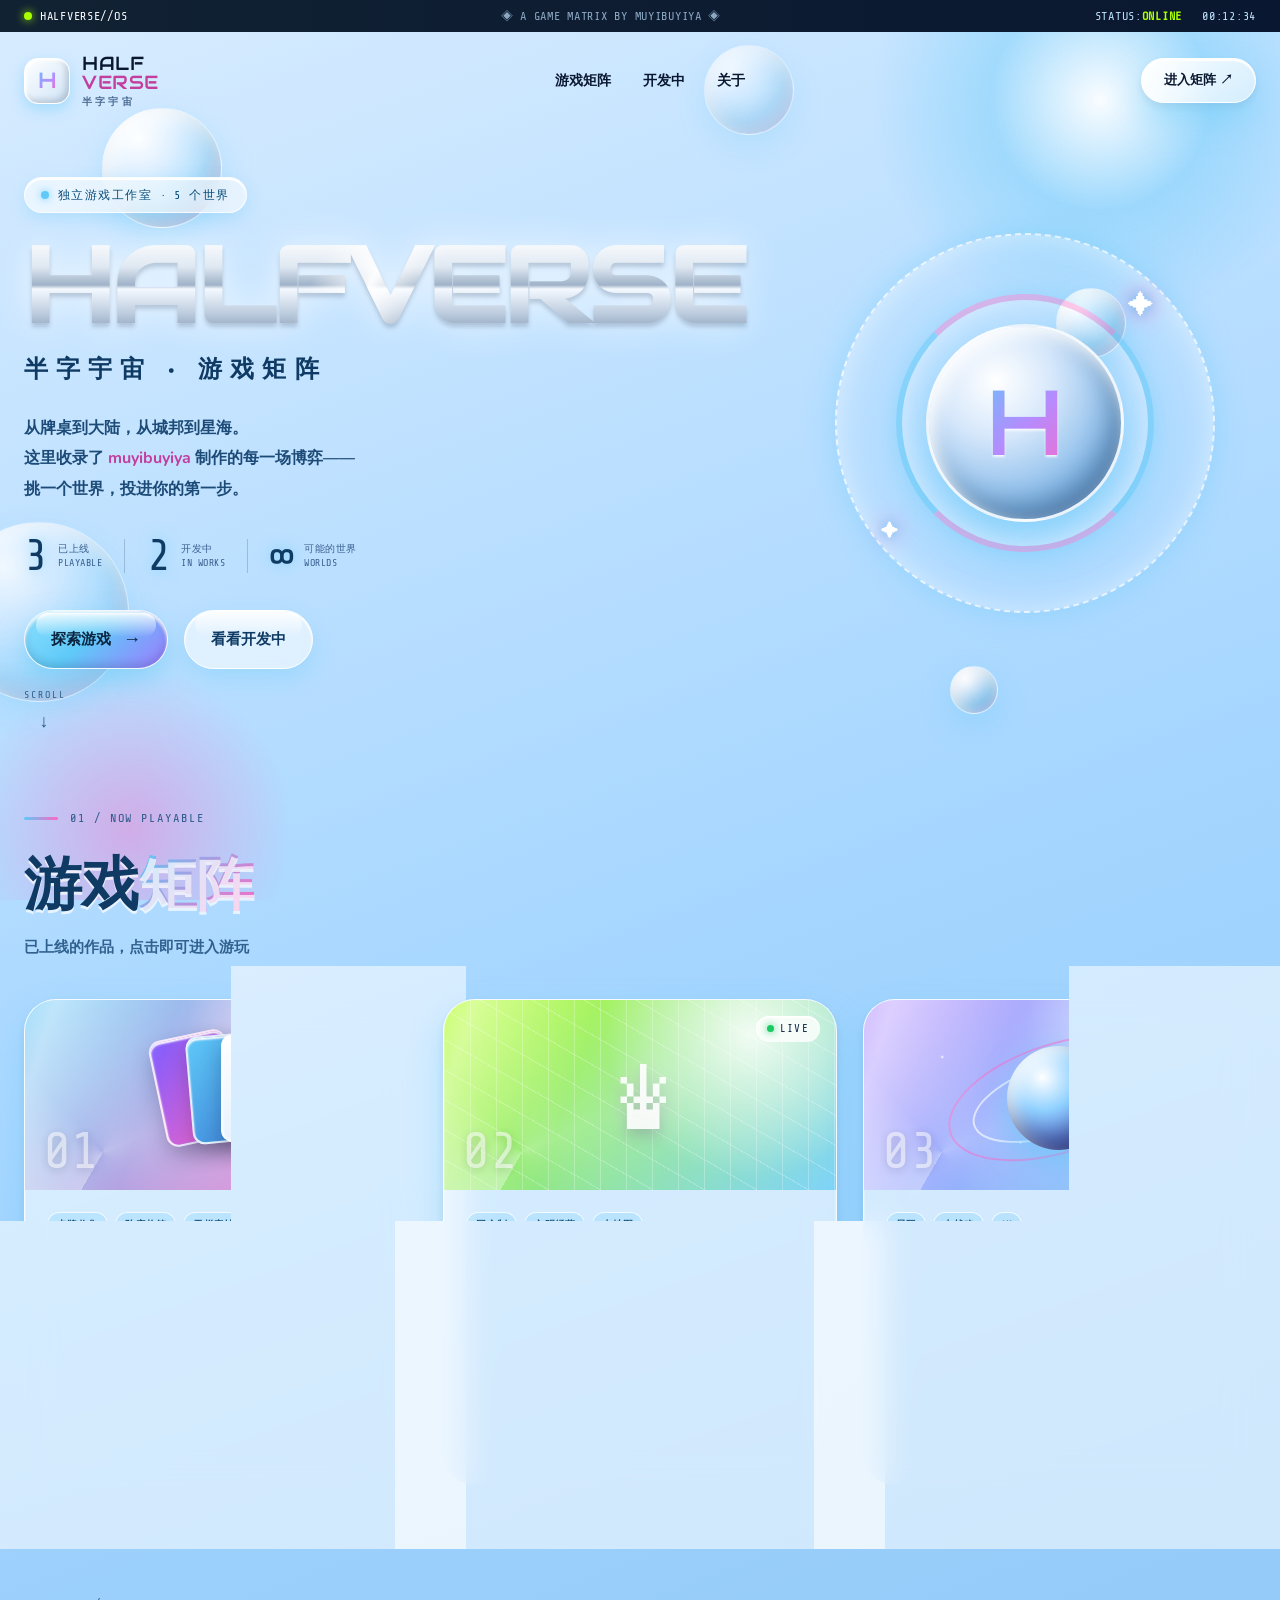
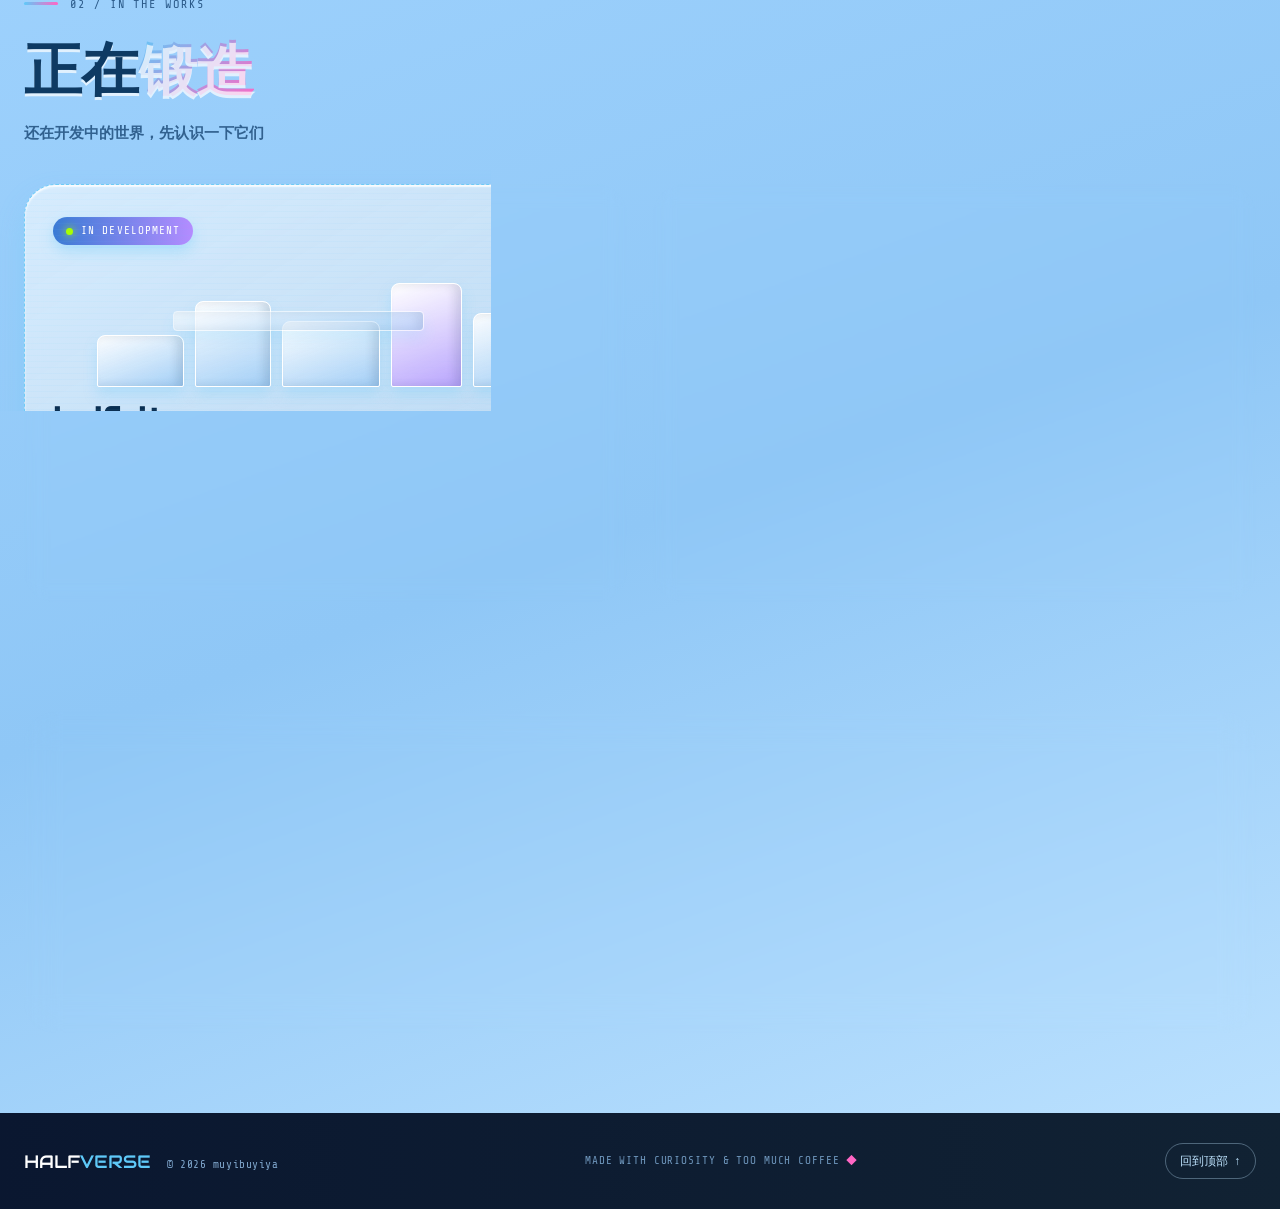
==== index.html @ 27772d48 "feat: HALFVERSE Y2K game portal (initial)" ====
<!DOCTYPE html>
<html lang="zh-CN">
<head>
<meta charset="UTF-8">
<meta name="viewport" content="width=device-width, initial-scale=1.0">
<meta name="description" content="半字宇宙 HALFVERSE — 由 muyibuyiya 制作的游戏矩阵。开GO包、半壁江山、半影群星现已上线，halfcity、halfhoi 开发中。">
<meta name="theme-color" content="#a3d5ff">
<title>HALFVERSE · 半字宇宙 — 游戏矩阵</title>
<link rel="preconnect" href="https://fonts.googleapis.com">
<link rel="preconnect" href="https://fonts.gstatic.com" crossorigin>
<link href="https://fonts.googleapis.com/css2?family=Audiowide&family=Chakra+Petch:wght@500;600;700&family=Nunito:wght@400;600;700;800;900&family=Share+Tech+Mono&display=swap" rel="stylesheet">
<link rel="stylesheet" href="styles.css">
</head>
<body>

<!-- 背景层：漂浮气泡 + 镜头光晕 + 网格 -->
<div class="backdrop" aria-hidden="true">
  <div class="grid-floor"></div>
  <div class="orb orb-1"></div>
  <div class="orb orb-2"></div>
  <div class="orb orb-3"></div>
  <div class="orb orb-4"></div>
  <div class="orb orb-5"></div>
  <div class="lens-flare lens-flare-a"></div>
  <div class="lens-flare lens-flare-b"></div>
</div>

<!-- 系统状态条 -->
<div class="sysbar" aria-hidden="true">
  <div class="sysbar-inner">
    <span class="sysbar-brand"><span class="sys-led"></span>HALFVERSE//OS</span>
    <span class="sysbar-mid">◈ A GAME MATRIX BY MUYIBUYIYA ◈</span>
    <span class="sysbar-right">STATUS:<b>ONLINE</b> &nbsp; <span id="sysclock">00:00:00</span></span>
  </div>
</div>

<!-- 导航 -->
<header class="topnav">
  <a class="logo" href="#top">
    <span class="logo-mark" aria-hidden="true">
      <span class="logo-glyph">H</span>
    </span>
    <span class="logo-text">HALF<span class="logo-accent">VERSE</span><small>半字宇宙</small></span>
  </a>
  <nav class="nav-links" aria-label="主导航">
    <a href="#games">游戏矩阵</a>
    <a href="#pipeline">开发中</a>
    <a href="#about">关于</a>
  </nav>
  <a class="nav-cta" href="#games">进入矩阵 <span aria-hidden="true">↗</span></a>
</header>

<main id="top">

  <!-- HERO -->
  <section class="hero">
    <div class="hero-content">
      <div class="hero-badge"><span class="badge-dot"></span> 独立游戏工作室 · 5 个世界</div>

      <h1 class="hero-title">
        <span class="chrome-line" data-text="HALFVERSE">HALFVERSE</span>
        <span class="hero-cn">半字宇宙 · 游戏矩阵</span>
      </h1>

      <p class="hero-desc">
        从牌桌到大陆，从城邦到星海。<br>
        这里收录了 <strong>muyibuyiya</strong> 制作的每一场博弈——<br class="only-desktop">
        挑一个世界，投进你的第一步。
      </p>

      <div class="hero-stats">
        <div class="stat">
          <span class="stat-num" data-count="3">3</span>
          <span class="stat-label">已上线<br>PLAYABLE</span>
        </div>
        <div class="stat-sep"></div>
        <div class="stat">
          <span class="stat-num" data-count="2">2</span>
          <span class="stat-label">开发中<br>IN WORKS</span>
        </div>
        <div class="stat-sep"></div>
        <div class="stat">
          <span class="stat-num">∞</span>
          <span class="stat-label">可能的世界<br>WORLDS</span>
        </div>
      </div>

      <div class="hero-actions">
        <a class="jelly-btn jelly-primary" href="#games">
          <span class="btn-gloss"></span>
          <span class="btn-label">探索游戏</span>
          <span class="btn-arrow" aria-hidden="true">→</span>
        </a>
        <a class="jelly-btn jelly-ghost" href="#pipeline">
          <span class="btn-gloss"></span>
          <span class="btn-label">看看开发中</span>
        </a>
      </div>
    </div>

    <div class="hero-emblem" aria-hidden="true">
      <div class="emblem-ring ring-outer"></div>
      <div class="emblem-ring ring-mid"></div>
      <div class="emblem-core">
        <span>H</span>
      </div>
      <div class="emblem-spark spark-1">✦</div>
      <div class="emblem-spark spark-2">✦</div>
    </div>

    <a class="scroll-cue" href="#games" aria-label="向下滚动">
      <span>SCROLL</span>
      <span class="scroll-arrow" aria-hidden="true">↓</span>
    </a>
  </section>

  <!-- 游戏矩阵 -->
  <section class="section" id="games">
    <div class="section-head">
      <div class="section-kicker"><span class="kicker-line"></span> 01 / NOW PLAYABLE</div>
      <h2 class="section-title">游戏<span>矩阵</span></h2>
      <p class="section-sub">已上线的作品，点击即可进入游玩</p>
    </div>

    <div class="game-grid">

      <!-- 开GO包 -->
      <article class="game-card" style="--card-a:#5fc9f8; --card-b:#ff66c4;">
        <div class="card-visual visual-cards" aria-hidden="true">
          <div class="viz-card viz-card-back"></div>
          <div class="viz-card viz-card-mid"></div>
          <div class="viz-card viz-card-front">
            <span class="viz-card-suit">CS</span>
            <span class="viz-card-star">★</span>
          </div>
          <span class="card-index">01</span>
          <span class="card-status"><span class="dot-live"></span> LIVE</span>
        </div>
        <div class="card-body">
          <div class="card-tags">
            <span class="tag">卡牌收集</span><span class="tag">阵容构筑</span><span class="tag">天梯竞技</span>
          </div>
          <h3 class="card-title">开GO包<small>CS CARDS</small></h3>
          <p class="card-desc">CS 主题卡牌开包组队。开出选手与教练卡，编成 5+1 首发阵容，靠位置覆盖与默契拉满战力。天梯、Major、换卡、好友对战，把对电竞的热爱装进卡组。</p>
          <div class="card-foot">
            <span class="card-domain">cscards.cn</span>
            <a class="play-btn" href="https://cscards.cn" target="_blank" rel="noopener noreferrer">
              进入游玩 <span aria-hidden="true">↗</span>
            </a>
          </div>
        </div>
      </article>

      <!-- 半壁江山 -->
      <article class="game-card" style="--card-a:#a8ff00; --card-b:#5fc9f8;">
        <div class="card-visual visual-civ" aria-hidden="true">
          <div class="viz-hex-grid"></div>
          <div class="viz-crown">♛</div>
          <span class="card-index">02</span>
          <span class="card-status"><span class="dot-live"></span> LIVE</span>
        </div>
        <div class="card-body">
          <div class="card-tags">
            <span class="tag">回合制</span><span class="tag">文明经营</span><span class="tag">大地图</span>
          </div>
          <h3 class="card-title">半壁江山<small>HALFCIV</small></h3>
          <p class="card-desc">24 个文明、7 种世界，从一座城起步。科技、文化、宗教、统治、外交、分数——六条胜利路线任你谋划。Civ5 / Civ6 双规则模式，一局就是一部文明史诗。</p>
          <div class="card-foot">
            <span class="card-domain">halfciv.online</span>
            <a class="play-btn" href="https://halfciv.online" target="_blank" rel="noopener noreferrer">
              进入游玩 <span aria-hidden="true">↗</span>
            </a>
          </div>
        </div>
      </article>

      <!-- 半影群星 -->
      <article class="game-card" style="--card-a:#b48cff; --card-b:#5fc9f8;">
        <div class="card-visual visual-stars" aria-hidden="true">
          <div class="viz-orbit orbit-1"></div>
          <div class="viz-orbit orbit-2"></div>
          <div class="viz-planet"></div>
          <div class="viz-starfield"></div>
          <span class="card-index">03</span>
          <span class="card-status"><span class="dot-live"></span> LIVE</span>
        </div>
        <div class="card-body">
          <div class="card-tags">
            <span class="tag">星际</span><span class="tag">大战略</span><span class="tag">4X</span>
          </div>
          <h3 class="card-title">半影群星<small>HALFSTAR</small></h3>
          <p class="card-desc">把「半」字宇宙从地表推向星海。以星际为舞台的大战略作品——银河的棋盘已经摆好，文明的下一篇章由你书写。</p>
          <div class="card-foot">
            <span class="card-domain">muyibuyiya.github.io/Halfstar</span>
            <a class="play-btn" href="https://muyibuyiya.github.io/Halfstar/" target="_blank" rel="noopener noreferrer">
              进入游玩 <span aria-hidden="true">↗</span>
            </a>
          </div>
        </div>
      </article>

    </div>
  </section>

  <!-- 开发中 -->
  <section class="section section-pipeline" id="pipeline">
    <div class="section-head">
      <div class="section-kicker"><span class="kicker-line"></span> 02 / IN THE WORKS</div>
      <h2 class="section-title">正在<span>锻造</span></h2>
      <p class="section-sub">还在开发中的世界，先认识一下它们</p>
    </div>

    <div class="pipeline-grid">

      <article class="wip-card">
        <div class="wip-scanline" aria-hidden="true"></div>
        <div class="wip-top">
          <span class="wip-badge"><span class="wip-pulse"></span> IN DEVELOPMENT</span>
          <span class="wip-num">04</span>
        </div>
        <div class="wip-icon" aria-hidden="true">
          <div class="city-block b1"></div><div class="city-block b2"></div>
          <div class="city-block b3"></div><div class="city-block b4"></div>
          <div class="city-block b5"></div><div class="city-block b6"></div>
        </div>
        <h3 class="wip-title">halfcity</h3>
        <p class="wip-zh">城市模拟</p>
        <p class="wip-desc">从一张白纸到万家灯火。规划、建造、经营——一座属于你的城市正在生长。</p>
        <div class="progress-wrap">
          <div class="progress-label"><span>BUILD PROGRESS</span><span>WIP</span></div>
          <div class="progress-track"><div class="progress-fill"></div></div>
        </div>
      </article>

      <article class="wip-card">
        <div class="wip-scanline" aria-hidden="true"></div>
        <div class="wip-top">
          <span class="wip-badge"><span class="wip-pulse"></span> IN DEVELOPMENT</span>
          <span class="wip-num">05</span>
        </div>
        <div class="wip-icon wip-icon-hoi" aria-hidden="true">
          <div class="hoi-grid"></div>
          <div class="hoi-arrow a1">➤</div>
          <div class="hoi-arrow a2">➤</div>
          <div class="hoi-arrow a3">➤</div>
          <div class="hoi-star">★</div>
        </div>
        <h3 class="wip-title">halfhoi</h3>
        <p class="wip-zh">类钢铁雄心 · 战略模拟</p>
        <p class="wip-desc">把历史的洪流握在手中。工业、外交、战线——一场写给策略玩家的宏大战争推演。</p>
        <div class="progress-wrap">
          <div class="progress-label"><span>BUILD PROGRESS</span><span>WIP</span></div>
          <div class="progress-track"><div class="progress-fill"></div></div>
        </div>
      </article>

    </div>
  </section>

  <!-- 关于 -->
  <section class="about" id="about">
    <div class="about-glass">
      <div class="about-emblem" aria-hidden="true">H<span>V</span></div>
      <div class="about-copy">
        <div class="section-kicker"><span class="kicker-line"></span> 03 / ABOUT</div>
        <h2 class="about-title">一个关于「半」的宇宙</h2>
        <p>你好，我是 <strong>muyibuyiya</strong>。这些游戏都出自一人之手——从卡牌到文明，从城市到星海，它们是我在不同尺度上对「策略」这件事的探索。</p>
        <p>「半」是未完成，也是留白：每一次开局，都只走完了故事的一半，另一半由你来决定。</p>
        <div class="about-links">
          <a href="https://github.com/muyibuyiya" target="_blank" rel="noopener noreferrer">GitHub 主页 <span aria-hidden="true">↗</span></a>
          <a href="#games">返回游戏矩阵 <span aria-hidden="true">↑</span></a>
        </div>
      </div>
    </div>
  </section>

</main>

<!-- 页脚 -->
<footer class="footer">
  <div class="footer-inner">
    <div class="footer-brand">HALF<span>VERSE</span> <small>© 2026 muyibuyiya</small></div>
    <div class="footer-note">MADE WITH CURIOSITY &amp; TOO MUCH COFFEE <span class="footer-heart">◆</span></div>
    <a class="backtop" href="#top">回到顶部 ↑</a>
  </div>
</footer>

<script src="script.js"></script>
</body>
</html>
---- styles.css ----
/* ============================================================
   HALFVERSE — Y2K / Frutiger Aero Retrofuturism
   Recipe palette + tokens (from web-design-engineer style recipe)
   ground #A3D5FF / chrome #E0E4EA · glass cyan→magenta
   chrome #C4C9D2→#F2F4F8 · acid #A8FF00 · ink #000/#FFF
   ============================================================ */
:root{
  --ground:#a3d5ff;
  --ground-2:#c9e6ff;
  --silver:#e0e4ea;
  --cyan:#5fc9f8;
  --magenta:#ff66c4;
  --violet:#b48cff;
  --acid:#a8ff00;
  --ink:#0a1730;
  --white:#ffffff;
  --glass-bg:rgba(255,255,255,.55);
  --glass-line:rgba(255,255,255,.75);
  --glass-shadow:0 16px 32px rgba(95,201,248,.35), 0 4px 10px rgba(10,23,48,.08);

  --r-sm:16px;
  --r-md:24px;
  --r-lg:32px;
  --r-pill:9999px;

  --spring:cubic-bezier(.34,1.56,.64,1);
  --ease:cubic-bezier(.22,1,.36,1);

  --font-display:'Audiowide', 'Chakra Petch', sans-serif;
  --font-body:'Nunito','Microsoft YaHei','PingFang SC',sans-serif;
  --font-mono:'Share Tech Mono',monospace;
}

*,*::before,*::after{box-sizing:border-box;margin:0;padding:0;}
html{scroll-behavior:smooth;}
body{
  font-family:var(--font-body);
  color:var(--ink);
  background:linear-gradient(160deg,#d8ecff 0%,var(--ground) 38%,#8fc7f6 72%,#bfe3ff 100%);
  min-height:100vh;
  overflow-x:hidden;
  line-height:1.5;
  text-wrap:pretty;
}
a{color:inherit;text-decoration:none;}
img{max-width:100%;display:block;}
::selection{background:var(--magenta);color:#fff;}

/* ---------- 背景层 ---------- */
.backdrop{position:fixed;inset:0;z-index:0;pointer-events:none;overflow:hidden;}
.grid-floor{
  position:absolute;left:-20%;right:-20%;bottom:-30%;height:90%;
  background-image:linear-gradient(rgba(255,255,255,.35) 1px,transparent 1px),
                   linear-gradient(90deg,rgba(255,255,255,.35) 1px,transparent 1px);
  background-size:64px 64px;
  transform:perspective(420px) rotateX(62deg);
  transform-origin:bottom center;
  mask-image:linear-gradient(transparent,rgba(0,0,0,.55));
  -webkit-mask-image:linear-gradient(transparent,rgba(0,0,0,.55));
  opacity:.7;
}
.orb{
  position:absolute;border-radius:50%;
  background:radial-gradient(circle at 30% 25%,rgba(255,255,255,.95),rgba(255,255,255,.35) 28%,rgba(95,201,248,.28) 60%,rgba(255,102,196,.22) 100%);
  box-shadow:inset -8px -12px 24px rgba(10,23,48,.12),inset 8px 10px 20px rgba(255,255,255,.9),0 12px 30px rgba(95,201,248,.28);
  border:1px solid rgba(255,255,255,.6);
  animation:float 14s ease-in-out infinite;
}
.orb-1{width:120px;height:120px;top:12%;left:8%;animation-delay:0s;}
.orb-2{width:70px;height:70px;top:32%;right:12%;animation-delay:-3s;}
.orb-3{width:180px;height:180px;top:58%;left:-4%;animation-delay:-6s;opacity:.8;}
.orb-4{width:48px;height:48px;top:74%;right:22%;animation-delay:-9s;}
.orb-5{width:90px;height:90px;top:5%;right:38%;animation-delay:-11s;opacity:.7;}
@keyframes float{0%,100%{transform:translateY(0) translateX(0)}33%{transform:translateY(-26px) translateX(10px)}66%{transform:translateY(14px) translateX(-12px)}}
.lens-flare{position:absolute;border-radius:50%;mix-blend-mode:screen;}
.lens-flare-a{width:520px;height:520px;top:-160px;right:-80px;background:radial-gradient(circle,rgba(255,255,255,.9),rgba(95,201,248,.35) 30%,transparent 62%);animation:pulseGlow 7s ease-in-out infinite;}
.lens-flare-b{width:380px;height:380px;bottom:-120px;left:-60px;background:radial-gradient(circle,rgba(255,102,196,.4),transparent 60%);animation:pulseGlow 9s ease-in-out infinite reverse;}
@keyframes pulseGlow{0%,100%{opacity:.55;transform:scale(1)}50%{opacity:.9;transform:scale(1.12)}}

/* ---------- 系统状态条 ---------- */
.sysbar{position:relative;z-index:30;background:linear-gradient(90deg,#123, #0a1730);color:#bfe4ff;font-family:var(--font-mono);font-size:12px;letter-spacing:.06em;}
.sysbar-inner{max-width:1280px;margin:0 auto;padding:7px 24px;display:flex;justify-content:space-between;align-items:center;gap:16px;}
.sysbar-brand{color:#fff;}
.sys-led{display:inline-block;width:8px;height:8px;border-radius:50%;background:var(--acid);box-shadow:0 0 10px var(--acid);margin-right:8px;animation:blink 2s steps(1) infinite;}
@keyframes blink{0%,70%{opacity:1}71%,100%{opacity:.3}}
.sysbar-mid{opacity:.7;}
.sysbar-right b{color:var(--acid);}
@media(max-width:640px){.sysbar-mid{display:none;}}

/* ---------- 导航 ---------- */
.topnav{position:relative;z-index:20;max-width:1280px;margin:0 auto;padding:22px 24px;display:flex;align-items:center;justify-content:space-between;gap:20px;}
.logo{display:flex;align-items:center;gap:12px;}
.logo-mark{
  width:46px;height:46px;border-radius:14px;display:grid;place-items:center;
  background:linear-gradient(135deg,#fff,#cfe4f7);
  box-shadow:inset 2px 2px 3px #fff,inset -3px -3px 6px rgba(10,23,48,.18),0 6px 14px rgba(95,201,248,.4);
  border:1px solid #fff;
}
.logo-glyph{font-family:var(--font-display);font-size:22px;
  background:linear-gradient(135deg,var(--cyan),var(--violet) 55%,var(--magenta));
  -webkit-background-clip:text;background-clip:text;color:transparent;}
.logo-text{font-family:var(--font-display);font-size:19px;letter-spacing:.03em;line-height:1;display:flex;flex-direction:column;color:var(--ink);}
.logo-accent{color:#c23f9e;}
.logo-text small{font-family:var(--font-body);font-weight:800;font-size:10px;letter-spacing:.32em;color:#4a6a90;margin-top:5px;}
.nav-links{display:flex;gap:32px;font-weight:800;font-size:14px;}
.nav-links a{position:relative;padding:6px 0;transition:color .2s;}
.nav-links a::after{content:'';position:absolute;left:0;bottom:0;width:0;height:3px;border-radius:3px;background:linear-gradient(90deg,var(--cyan),var(--magenta));transition:width .3s var(--ease);}
.nav-links a:hover{color:#c23f9e;}
.nav-links a:hover::after{width:100%;}
.nav-cta{
  font-weight:900;font-size:13px;padding:12px 22px;border-radius:var(--r-pill);
  background:linear-gradient(135deg,#fff,rgba(255,255,255,.5));
  border:1px solid #fff;box-shadow:var(--glass-shadow),inset 0 2px 1px #fff;
  transition:transform .35s var(--spring),box-shadow .3s;
}
.nav-cta:hover{transform:translateY(-3px) scale(1.03);box-shadow:0 20px 40px rgba(95,201,248,.45);}
@media(max-width:860px){.nav-links{display:none;} .nav-cta{padding:10px 16px;}}

/* ---------- HERO ---------- */
.hero{position:relative;z-index:10;max-width:1280px;margin:0 auto;padding:48px 24px 60px;display:grid;grid-template-columns:1.25fr .75fr;align-items:center;min-height:600px;}
.hero-content{position:relative;z-index:2;}
.hero-badge{
  display:inline-flex;align-items:center;gap:9px;font-family:var(--font-mono);font-size:12px;letter-spacing:.12em;
  padding:8px 16px;border-radius:var(--r-pill);color:#0a4d7a;
  background:var(--glass-bg);border:1px solid var(--glass-line);
  box-shadow:inset 0 2px 1px #fff,0 6px 16px rgba(95,201,248,.25);backdrop-filter:blur(10px);
}
.badge-dot{width:8px;height:8px;border-radius:50%;background:var(--cyan);box-shadow:0 0 8px var(--cyan);}
.hero-title{margin:24px 0 0;}
.chrome-line{
  display:block;font-family:var(--font-display);font-size:clamp(56px,8.2vw,112px);line-height:.95;letter-spacing:-.02em;position:relative;
  background:linear-gradient(180deg,#ffffff 0%,#dfe8f2 30%,#9fb2c8 48%,#f4f9ff 52%,#b9c9dc 78%,#7f93ab 100%);
  -webkit-background-clip:text;background-clip:text;color:transparent;
  filter:drop-shadow(0 4px 2px rgba(10,23,48,.18)) drop-shadow(0 0 18px rgba(255,255,255,.7));
}
.chrome-line::after{
  content:attr(data-text);position:absolute;left:0;top:0;
  background:linear-gradient(115deg,transparent 40%,rgba(255,255,255,.95) 48%,transparent 56%);
  -webkit-background-clip:text;background-clip:text;color:transparent;
  animation:shine 5.5s ease-in-out infinite;
}
@keyframes shine{0%,60%{transform:translateX(-40%);opacity:0}70%{opacity:1}100%{transform:translateX(30%);opacity:0}}
.hero-cn{display:block;margin-top:14px;font-size:clamp(17px,2.2vw,24px);font-weight:900;letter-spacing:.34em;color:#0e3a63;}
.hero-desc{margin:26px 0 0;font-size:16px;font-weight:700;color:#1d4b78;line-height:1.9;}
.hero-desc strong{color:#c23f9e;}
.only-desktop{display:block;}
.hero-stats{display:flex;align-items:center;gap:22px;margin:30px 0 32px;}
.stat{display:flex;align-items:center;gap:10px;}
.stat-num{font-family:var(--font-mono);font-size:44px;line-height:1;color:#0e3a63;text-shadow:0 0 14px rgba(95,201,248,.6);}
.stat-label{font-family:var(--font-mono);font-size:10px;line-height:1.35;letter-spacing:.05em;color:#3a6090;}
.stat-sep{width:1px;height:34px;background:rgba(10,23,48,.18);}
.hero-actions{display:flex;gap:16px;flex-wrap:wrap;}

/* 果冻按钮 */
.jelly-btn{position:relative;display:inline-flex;align-items:center;gap:12px;padding:15px 26px;border-radius:var(--r-pill);font-weight:900;font-size:15px;overflow:hidden;transition:transform .4s var(--spring),box-shadow .3s;}
.jelly-btn:hover{transform:translateY(-4px) scale(1.04);}
.jelly-btn:active{transform:translateY(1px) scale(.98);}
.btn-gloss{position:absolute;top:2px;left:8%;right:8%;height:42%;border-radius:var(--r-pill);background:linear-gradient(rgba(255,255,255,.85),rgba(255,255,255,0));pointer-events:none;}
.btn-label,.btn-arrow{position:relative;z-index:2;}
.jelly-primary{color:#0a2540;background:linear-gradient(135deg,#8ce0ff,#5fc9f8 45%,#9d7bff);border:1px solid rgba(255,255,255,.9);box-shadow:inset 0 -4px 8px rgba(10,23,48,.15),inset 0 3px 3px rgba(255,255,255,.9),0 12px 26px rgba(95,201,248,.5);}
.jelly-primary:hover{box-shadow:inset 0 -4px 8px rgba(10,23,48,.15),inset 0 3px 3px rgba(255,255,255,.9),0 18px 36px rgba(95,201,248,.65);}
.jelly-ghost{color:#0e3a63;background:rgba(255,255,255,.55);border:1px solid #fff;backdrop-filter:blur(10px);box-shadow:inset 0 2px 2px #fff,0 10px 22px rgba(95,201,248,.3);}
.btn-arrow{font-size:18px;transition:transform .3s var(--spring);}
.jelly-primary:hover .btn-arrow{transform:translateX(5px);}

/* HERO 徽章装置 */
.hero-emblem{position:relative;width:min(34vw,380px);aspect-ratio:1;justify-self:center;display:grid;place-items:center;animation:bob 6s ease-in-out infinite;}
@keyframes bob{0%,100%{transform:translateY(0) rotate(0)}50%{transform:translateY(-12px) rotate(3deg)}}
.emblem-ring{position:absolute;border-radius:50%;border:2px solid rgba(255,255,255,.7);box-shadow:inset 0 0 30px rgba(255,255,255,.5),0 0 30px rgba(95,201,248,.4);}
.ring-outer{inset:0;border-style:dashed;animation:spin 26s linear infinite;}
.ring-mid{inset:16%;border-width:6px;border-color:rgba(255,102,196,.35) rgba(95,201,248,.55);animation:spin 14s linear infinite reverse;}
@keyframes spin{to{transform:rotate(360deg)}}
.emblem-core{
  width:52%;aspect-ratio:1;border-radius:50%;display:grid;place-items:center;
  background:radial-gradient(circle at 35% 28%,#fff,#d7e8fb 30%,#7fb6e8 70%,#5a8fd0);
  box-shadow:inset 6px 8px 16px rgba(255,255,255,.95),inset -10px -14px 24px rgba(10,23,48,.3),0 20px 44px rgba(95,201,248,.55);
  border:3px solid rgba(255,255,255,.85);
}
.emblem-core span{font-family:var(--font-display);font-size:clamp(48px,8vw,92px);
  background:linear-gradient(135deg,var(--cyan),var(--violet) 50%,var(--magenta));
  -webkit-background-clip:text;background-clip:text;color:transparent;
  filter:drop-shadow(0 2px 1px rgba(255,255,255,.8));}
.emblem-spark{position:absolute;font-size:26px;color:#fff;text-shadow:0 0 12px var(--cyan),0 0 22px var(--magenta);animation:twinkle 2.4s ease-in-out infinite;}
.spark-1{top:14%;right:16%;}.spark-2{bottom:18%;left:12%;animation-delay:-1.2s;font-size:18px;}
@keyframes twinkle{0%,100%{opacity:.25;transform:scale(.7) rotate(0)}50%{opacity:1;transform:scale(1.25) rotate(45deg)}}
.scroll-cue{position:absolute;bottom:-6px;left:24px;display:flex;flex-direction:column;align-items:center;gap:6px;font-family:var(--font-mono);font-size:10px;letter-spacing:.2em;color:#2c5b8a;}
.scroll-arrow{font-size:18px;animation:bounceDown 1.8s var(--ease) infinite;}
@keyframes bounceDown{0%,100%{transform:translateY(0)}50%{transform:translateY(7px)}}
@media(max-width:900px){.hero{grid-template-columns:1fr;padding-top:24px;}.hero-emblem{width:min(52vw,280px);order:-1;margin-bottom:8px;}.chrome-line{font-size:clamp(48px,12vw,84px);}}

/* ---------- 通用 section ---------- */
.section{position:relative;z-index:10;max-width:1280px;margin:0 auto;padding:80px 24px 20px;}
.section-head{margin-bottom:40px;}
.section-kicker{font-family:var(--font-mono);font-size:12px;letter-spacing:.16em;color:#2c5b8a;display:flex;align-items:center;gap:12px;}
.kicker-line{width:34px;height:3px;border-radius:3px;background:linear-gradient(90deg,var(--cyan),var(--magenta));}
.section-title{font-family:var(--font-display);font-size:clamp(36px,5vw,58px);letter-spacing:-.01em;margin:14px 0 8px;color:#0e3a63;text-shadow:0 3px 0 rgba(255,255,255,.7);}
.section-title span{background:linear-gradient(135deg,var(--cyan),var(--magenta));-webkit-background-clip:text;background-clip:text;color:transparent;}
.section-sub{font-weight:700;color:#31618f;font-size:15px;}

/* ---------- 游戏卡片 ---------- */
.game-grid{display:grid;grid-template-columns:repeat(3,1fr);gap:26px;}
.game-card{
  border-radius:var(--r-lg);overflow:hidden;position:relative;
  background:var(--glass-bg);border:1.5px solid var(--glass-line);
  box-shadow:var(--glass-shadow),inset 0 2px 2px rgba(255,255,255,.9);
  backdrop-filter:blur(14px);
  transition:transform .5s var(--spring),box-shadow .4s;
}
.game-card:hover{transform:translateY(-10px);box-shadow:0 30px 60px rgba(95,201,248,.5),0 0 0 1px rgba(255,255,255,.9) inset,0 0 40px rgba(255,102,196,.18);}

/* 卡面视觉：全部 CSS 绘制，无图片 */
.card-visual{position:relative;height:190px;overflow:hidden;background:linear-gradient(135deg,var(--card-a),var(--card-b));isolation:isolate;}
.card-visual::before{
  content:'';position:absolute;inset:0;
  background:radial-gradient(circle at 78% 18%,rgba(255,255,255,.85),transparent 42%),
             conic-gradient(from 210deg at 20% 80%,rgba(255,255,255,.35),transparent 30%,rgba(255,255,255,.25) 60%,transparent);
  mix-blend-mode:screen;
}
.card-visual::after{
  content:'';position:absolute;left:-30%;top:-60%;width:60%;height:220%;
  background:linear-gradient(90deg,transparent,rgba(255,255,255,.55),transparent);
  transform:rotate(18deg);animation:cardShine 6s ease-in-out infinite;
}
@keyframes cardShine{0%,55%{left:-40%}80%,100%{left:120%}}
.card-index{position:absolute;left:18px;bottom:12px;font-family:var(--font-mono);font-size:52px;color:rgba(255,255,255,.55);line-height:1;z-index:3;text-shadow:0 2px 8px rgba(10,23,48,.15);}
.card-status{position:absolute;right:16px;top:16px;z-index:3;font-family:var(--font-mono);font-size:11px;letter-spacing:.1em;color:#0a2540;background:rgba(255,255,255,.8);padding:5px 11px;border-radius:var(--r-pill);box-shadow:inset 0 2px 1px #fff;display:flex;align-items:center;gap:6px;}
.dot-live{width:7px;height:7px;border-radius:50%;background:#18c964;box-shadow:0 0 8px #18c964;}

/* 开GO包 卡面：叠放的卡牌 */
.visual-cards .viz-card{position:absolute;width:78px;height:108px;border-radius:12px;top:34px;left:50%;border:2px solid rgba(255,255,255,.85);box-shadow:0 10px 20px rgba(10,23,48,.25),inset 0 2px 2px #fff;transition:transform .5s var(--spring);}
.game-card:hover .viz-card-back{transform:translateX(-84px) rotate(-14deg);}
.game-card:hover .viz-card-mid{transform:translateX(-42px) rotate(-6deg);}
.game-card:hover .viz-card-front{transform:translateX(0) rotate(0) translateY(-6px);}
.viz-card-back{background:linear-gradient(135deg,#7d5cff,#ff66c4);transform:translateX(-64px) rotate(-12deg);}
.viz-card-mid{background:linear-gradient(135deg,#5fc9f8,#3a7bd5);transform:translateX(-32px) rotate(-5deg);}
.viz-card-front{background:linear-gradient(135deg,#ffffff,#d9ecff);display:flex;flex-direction:column;align-items:center;justify-content:center;gap:6px;}
.viz-card-suit{font-family:var(--font-display);font-size:22px;color:#0e3a63;}
.viz-card-star{color:#ffb400;font-size:20px;text-shadow:0 0 8px rgba(255,180,0,.7);}

/* 半壁江山 卡面：六边形网格 + 王冠 */
.visual-civ .viz-hex-grid{position:absolute;inset:0;background-image:repeating-linear-gradient(30deg,rgba(255,255,255,.35) 0 1px,transparent 1px 26px),repeating-linear-gradient(90deg,rgba(255,255,255,.35) 0 1px,transparent 1px 26px);opacity:.7;}
.viz-crown{position:absolute;left:50%;top:50%;transform:translate(-50%,-50%);font-size:104px;color:rgba(255,255,255,.9);text-shadow:0 6px 16px rgba(10,23,48,.25),0 0 24px rgba(255,255,255,.7);transition:transform .5s var(--spring);}
.game-card:hover .viz-crown{transform:translate(-50%,-50%) scale(1.14) rotate(-4deg);}

/* 半影群星 卡面：行星 + 轨道 */
.visual-stars .viz-planet{position:absolute;left:50%;top:52%;transform:translate(-50%,-50%);width:104px;height:104px;border-radius:50%;background:radial-gradient(circle at 34% 30%,#fff,#8fd0ff 34%,#5a6fd8 72%,#2b2a72);box-shadow:inset -12px -14px 22px rgba(10,23,48,.45),inset 8px 8px 18px rgba(255,255,255,.85),0 12px 30px rgba(95,201,248,.6);z-index:2;}
.viz-orbit{position:absolute;left:50%;top:52%;border:2px solid rgba(255,255,255,.65);border-radius:50%;transform:translate(-50%,-50%) rotate(-18deg);}
.orbit-1{width:180px;height:74px;animation:orbitSpin 12s linear infinite;}
.orbit-2{width:230px;height:110px;border-color:rgba(255,102,196,.5);animation:orbitSpin 18s linear infinite reverse;}
@keyframes orbitSpin{to{transform:translate(-50%,-50%) rotate(342deg)}}
.viz-starfield{position:absolute;inset:0;background-image:radial-gradient(2px 2px at 20% 30%,#fff,transparent),radial-gradient(2px 2px at 70% 60%,#fff,transparent),radial-gradient(1.5px 1.5px at 40% 75%,#fff,transparent),radial-gradient(1.5px 1.5px at 85% 25%,#fff,transparent),radial-gradient(2px 2px at 55% 20%,#fff,transparent);opacity:.9;}

/* 卡片正文 */
.card-body{padding:22px 22px 24px;position:relative;z-index:4;}
.card-tags{display:flex;gap:7px;flex-wrap:wrap;}
.tag{font-family:var(--font-mono);font-size:10px;letter-spacing:.03em;padding:4px 9px;border-radius:var(--r-pill);background:rgba(95,201,248,.22);border:1px solid rgba(255,255,255,.8);color:#124f7c;font-weight:700;}
.card-title{font-family:var(--font-display);font-size:24px;margin:14px 0 4px;color:#0a2f52;display:flex;align-items:baseline;gap:10px;flex-wrap:wrap;}
.card-title small{font-family:var(--font-mono);font-size:12px;color:#8a5fc0;letter-spacing:.06em;}
.card-desc{font-size:13.5px;font-weight:600;color:#2b587f;line-height:1.75;min-height:96px;}
.card-foot{display:flex;align-items:center;justify-content:space-between;gap:10px;margin-top:18px;padding-top:16px;border-top:1px dashed rgba(10,23,48,.18);}
.card-domain{font-family:var(--font-mono);font-size:11px;color:#4a72a0;overflow:hidden;text-overflow:ellipsis;white-space:nowrap;}
.play-btn{flex-shrink:0;font-weight:900;font-size:12px;padding:10px 16px;border-radius:var(--r-pill);color:#fff;background:linear-gradient(135deg,var(--cyan),var(--violet) 55%,var(--magenta));box-shadow:inset 0 2px 2px rgba(255,255,255,.6),0 8px 18px rgba(255,102,196,.35);transition:transform .35s var(--spring),box-shadow .3s;}
.play-btn:hover{transform:translateY(-3px) scale(1.05);box-shadow:inset 0 2px 2px rgba(255,255,255,.6),0 14px 26px rgba(255,102,196,.5);}
@media(max-width:980px){.game-grid{grid-template-columns:repeat(2,1fr);}}
@media(max-width:640px){.game-grid{grid-template-columns:1fr;}.card-desc{min-height:0;}}

/* ---------- 开发中 ---------- */
.section-pipeline{padding-top:90px;}
.pipeline-grid{display:grid;grid-template-columns:repeat(2,1fr);gap:26px;}
.wip-card{
  position:relative;overflow:hidden;border-radius:var(--r-lg);padding:26px 28px 28px;
  background:linear-gradient(150deg,rgba(255,255,255,.6),rgba(224,228,234,.5));
  border:1.5px dashed rgba(95,201,248,.85);
  box-shadow:inset 0 2px 2px rgba(255,255,255,.9),0 14px 28px rgba(95,201,248,.22);
  backdrop-filter:blur(10px);
}
.wip-scanline{position:absolute;inset:0;background:repeating-linear-gradient(0deg,transparent 0 5px,rgba(95,201,248,.05) 5px 6px);pointer-events:none;}
.wip-top{display:flex;align-items:center;justify-content:space-between;}
.wip-badge{font-family:var(--font-mono);font-size:11px;letter-spacing:.1em;color:#fff;background:linear-gradient(90deg,#3a7bd5,var(--violet));padding:6px 13px;border-radius:var(--r-pill);display:flex;align-items:center;gap:8px;box-shadow:0 6px 14px rgba(95,201,248,.35);}
.wip-pulse{width:7px;height:7px;border-radius:50%;background:var(--acid);box-shadow:0 0 8px var(--acid);animation:blink 1.4s steps(1) infinite;}
.wip-num{font-family:var(--font-mono);font-size:40px;color:rgba(10,23,48,.18);line-height:1;}
.wip-icon{position:relative;height:120px;margin:16px 0 10px;}
/* halfcity 城市 */
.city-block{position:absolute;bottom:0;border-radius:8px 8px 2px 2px;background:linear-gradient(160deg,rgba(255,255,255,.95),rgba(150,200,245,.75));border:1px solid #fff;box-shadow:inset -6px 0 10px rgba(10,23,48,.12),0 8px 14px rgba(95,201,248,.25);}
.b1{left:8%;width:16%;height:52px;}.b2{left:26%;width:14%;height:86px;}.b3{left:42%;width:18%;height:66px;}
.b4{left:62%;width:13%;height:104px;background:linear-gradient(160deg,#fff,rgba(180,140,255,.7));}.b5{left:77%;width:15%;height:74px;}.b6{left:22%;width:46%;height:20px;border-radius:4px;bottom:56px;opacity:.6;}
/* halfhoi 战略地图 */
.hoi-grid{position:absolute;inset:4px 0;background-image:linear-gradient(rgba(95,201,248,.35) 1px,transparent 1px),linear-gradient(90deg,rgba(95,201,248,.35) 1px,transparent 1px);background-size:26px 26px;border-radius:10px;}
.hoi-arrow{position:absolute;font-size:30px;color:#fff;text-shadow:0 2px 6px rgba(10,23,48,.4);}
.a1{left:16%;top:18%;transform:rotate(8deg);}.a2{left:38%;top:52%;transform:rotate(-28deg);color:var(--magenta);}.a3{left:60%;top:24%;transform:rotate(40deg);}
.hoi-star{position:absolute;right:12%;bottom:12%;font-size:34px;color:var(--acid);text-shadow:0 0 12px rgba(168,255,0,.7);}
.wip-title{font-family:var(--font-display);font-size:30px;color:#0a2f52;}
.wip-zh{font-weight:900;font-size:14px;color:#c23f9e;letter-spacing:.08em;margin-top:2px;}
.wip-desc{font-size:13.5px;font-weight:600;color:#2b587f;line-height:1.7;margin:12px 0 18px;min-height:46px;}
.progress-wrap{font-family:var(--font-mono);}
.progress-label{display:flex;justify-content:space-between;font-size:10px;letter-spacing:.1em;color:#3a6090;margin-bottom:7px;}
.progress-track{height:10px;border-radius:var(--r-pill);background:rgba(10,23,48,.1);box-shadow:inset 0 2px 4px rgba(10,23,48,.15);overflow:hidden;}
.progress-fill{height:100%;width:0;border-radius:var(--r-pill);background:repeating-linear-gradient(45deg,var(--cyan),var(--cyan) 10px,var(--violet) 10px,var(--violet) 20px);background-size:200% 100%;animation:loadBar 3.5s ease-out forwards,barStripe 1.2s linear infinite;box-shadow:0 0 10px rgba(95,201,248,.6);}
@keyframes loadBar{to{width:64%;}}
@keyframes barStripe{to{background-position:-40px 0;}}
@media(max-width:760px){.pipeline-grid{grid-template-columns:1fr;}}

/* ---------- 关于 ---------- */
.about{position:relative;z-index:10;max-width:1280px;margin:0 auto;padding:90px 24px 40px;}
.about-glass{
  border-radius:var(--r-lg);padding:48px 52px;display:grid;grid-template-columns:auto 1fr;gap:42px;align-items:center;
  background:linear-gradient(135deg,rgba(255,255,255,.68),rgba(255,255,255,.4));
  border:1.5px solid var(--glass-line);box-shadow:var(--glass-shadow),inset 0 2px 2px #fff;backdrop-filter:blur(16px);
}
.about-emblem{width:120px;height:120px;border-radius:50%;display:grid;place-items:center;font-family:var(--font-display);font-size:44px;
  background:radial-gradient(circle at 34% 28%,#fff,#d7e8fb 34%,#9dc8f2 72%,#6d9fd6);
  box-shadow:inset 6px 8px 16px rgba(255,255,255,.9),inset -10px -12px 22px rgba(10,23,48,.28),0 16px 30px rgba(95,201,248,.45);
  border:3px solid #fff;color:transparent;background-clip:padding-box;
}
.about-emblem{color:#0e3a63;}
.about-emblem span{font-size:30px;color:#c23f9e;}
.about-title{font-family:var(--font-display);font-size:clamp(24px,3.2vw,36px);color:#0a2f52;margin:12px 0 14px;}
.about-copy p{font-size:14.5px;font-weight:600;color:#2b587f;line-height:1.85;margin-bottom:8px;}
.about-copy strong{color:#c23f9e;}
.about-links{display:flex;gap:14px;margin-top:20px;flex-wrap:wrap;}
.about-links a{font-weight:900;font-size:13px;padding:11px 20px;border-radius:var(--r-pill);background:rgba(95,201,248,.2);border:1px solid #fff;box-shadow:inset 0 2px 1px #fff;transition:transform .35s var(--spring),background .3s;}
.about-links a:hover{transform:translateY(-3px);background:rgba(255,102,196,.22);}
@media(max-width:720px){.about-glass{grid-template-columns:1fr;padding:32px 26px;gap:22px;}.about-emblem{width:88px;height:88px;font-size:32px;}}

/* ---------- 页脚 ---------- */
.footer{position:relative;z-index:10;background:linear-gradient(90deg,#0a1730,#123);color:#bfe4ff;margin-top:40px;}
.footer-inner{max-width:1280px;margin:0 auto;padding:30px 24px;display:flex;align-items:center;justify-content:space-between;gap:18px;flex-wrap:wrap;}
.footer-brand{font-family:var(--font-display);font-size:18px;color:#fff;}
.footer-brand span{color:var(--cyan);}
.footer-brand small{font-family:var(--font-mono);font-size:11px;color:#7fa6cc;margin-left:10px;letter-spacing:.05em;}
.footer-note{font-family:var(--font-mono);font-size:11px;letter-spacing:.08em;color:#6f97bd;}
.footer-heart{color:var(--magenta);}
.backtop{font-family:var(--font-mono);font-size:12px;color:#bfe4ff;padding:8px 14px;border:1px solid rgba(191,228,255,.35);border-radius:var(--r-pill);transition:background .25s;}
.backtop:hover{background:rgba(191,228,255,.12);}

/* ---------- 入场动画 ---------- */
.game-card,.wip-card,.about-glass{opacity:0;transform:translateY(30px);transition:opacity .7s var(--ease),transform .7s var(--ease);}
.game-card.in,.wip-card.in,.about-glass.in{opacity:1;transform:translateY(0);}
.game-card.in:nth-child(2){transition-delay:.09s;}.game-card.in:nth-child(3){transition-delay:.18s;}
.wip-card.in:nth-child(2){transition-delay:.1s;}

/* ---------- 无障碍：减少动效 ---------- */
@media(prefers-reduced-motion:reduce){
  *,*::before,*::after{animation-duration:.001ms!important;animation-iteration-count:1!important;transition-duration:.001ms!important;scroll-behavior:auto!important;}
  .game-card,.wip-card,.about-glass{opacity:1;transform:none;}
}
:focus-visible{outline:3px solid var(--magenta);outline-offset:3px;border-radius:6px;}
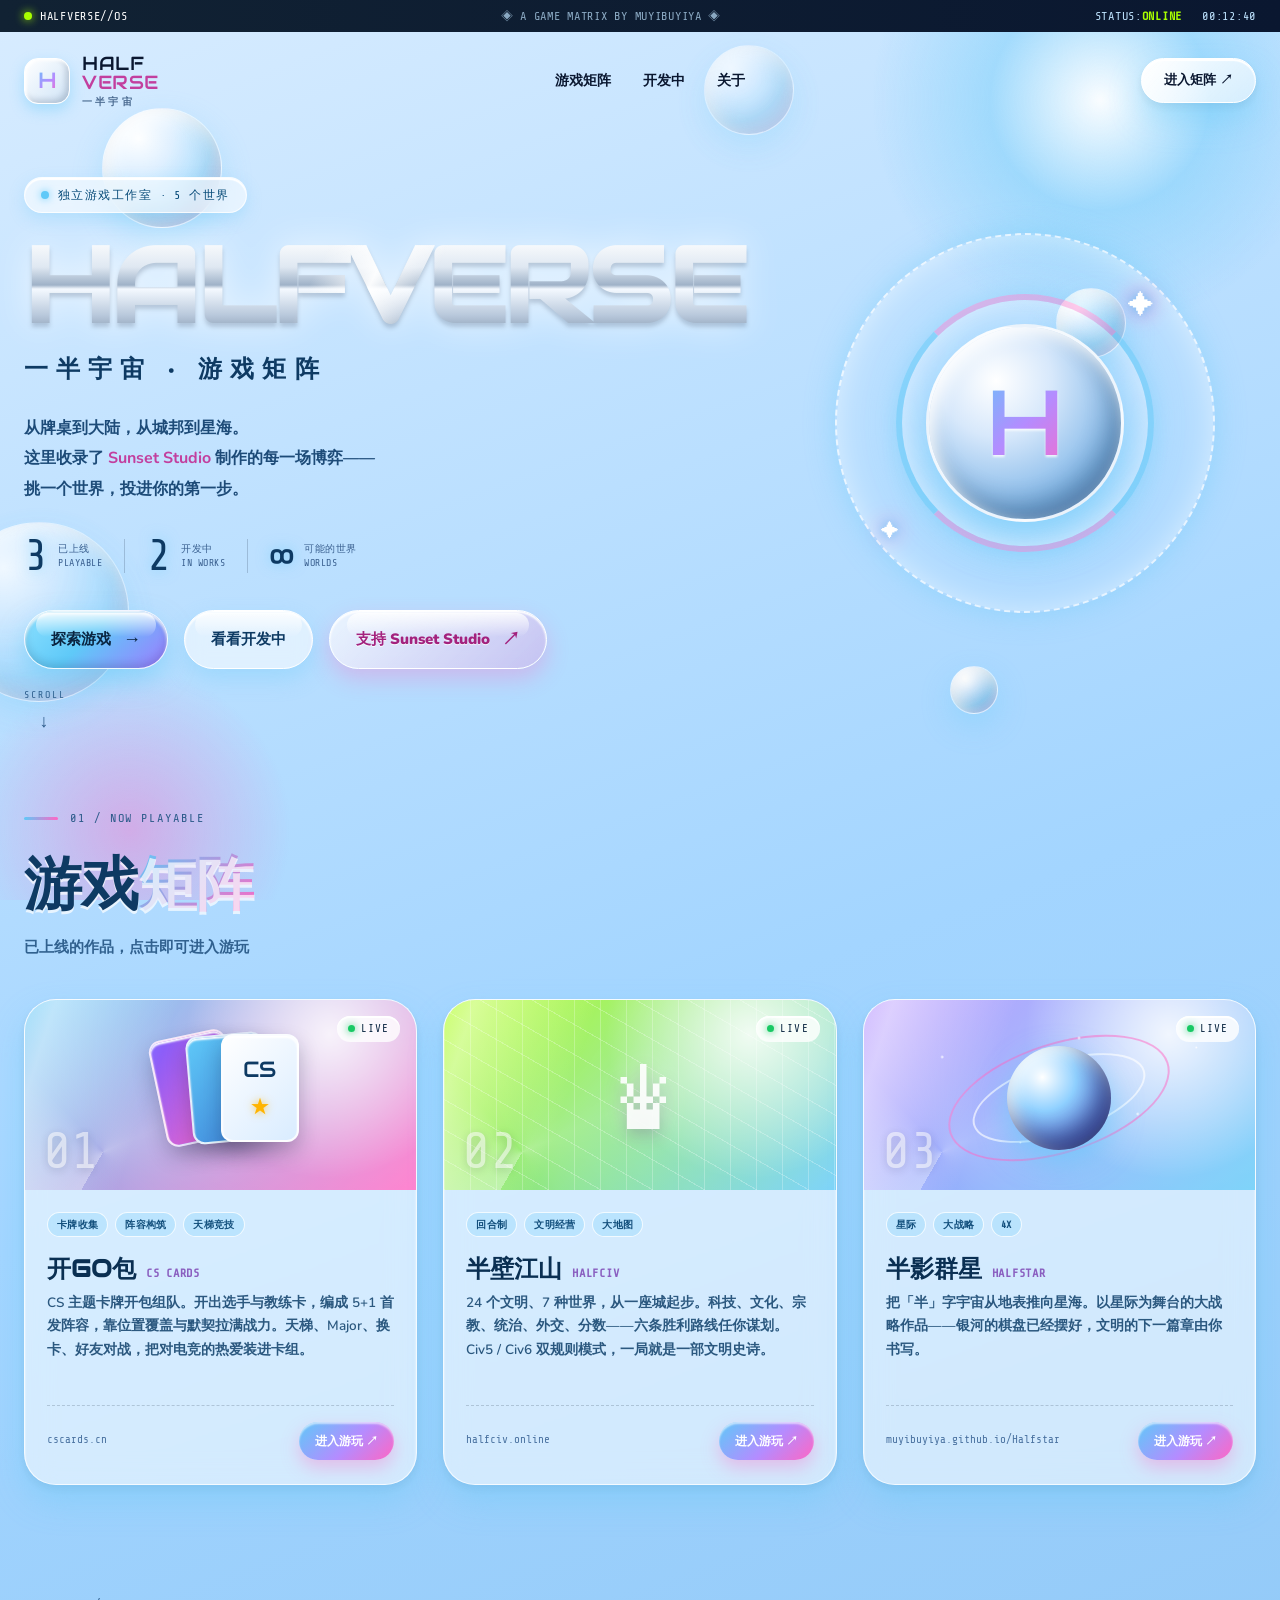
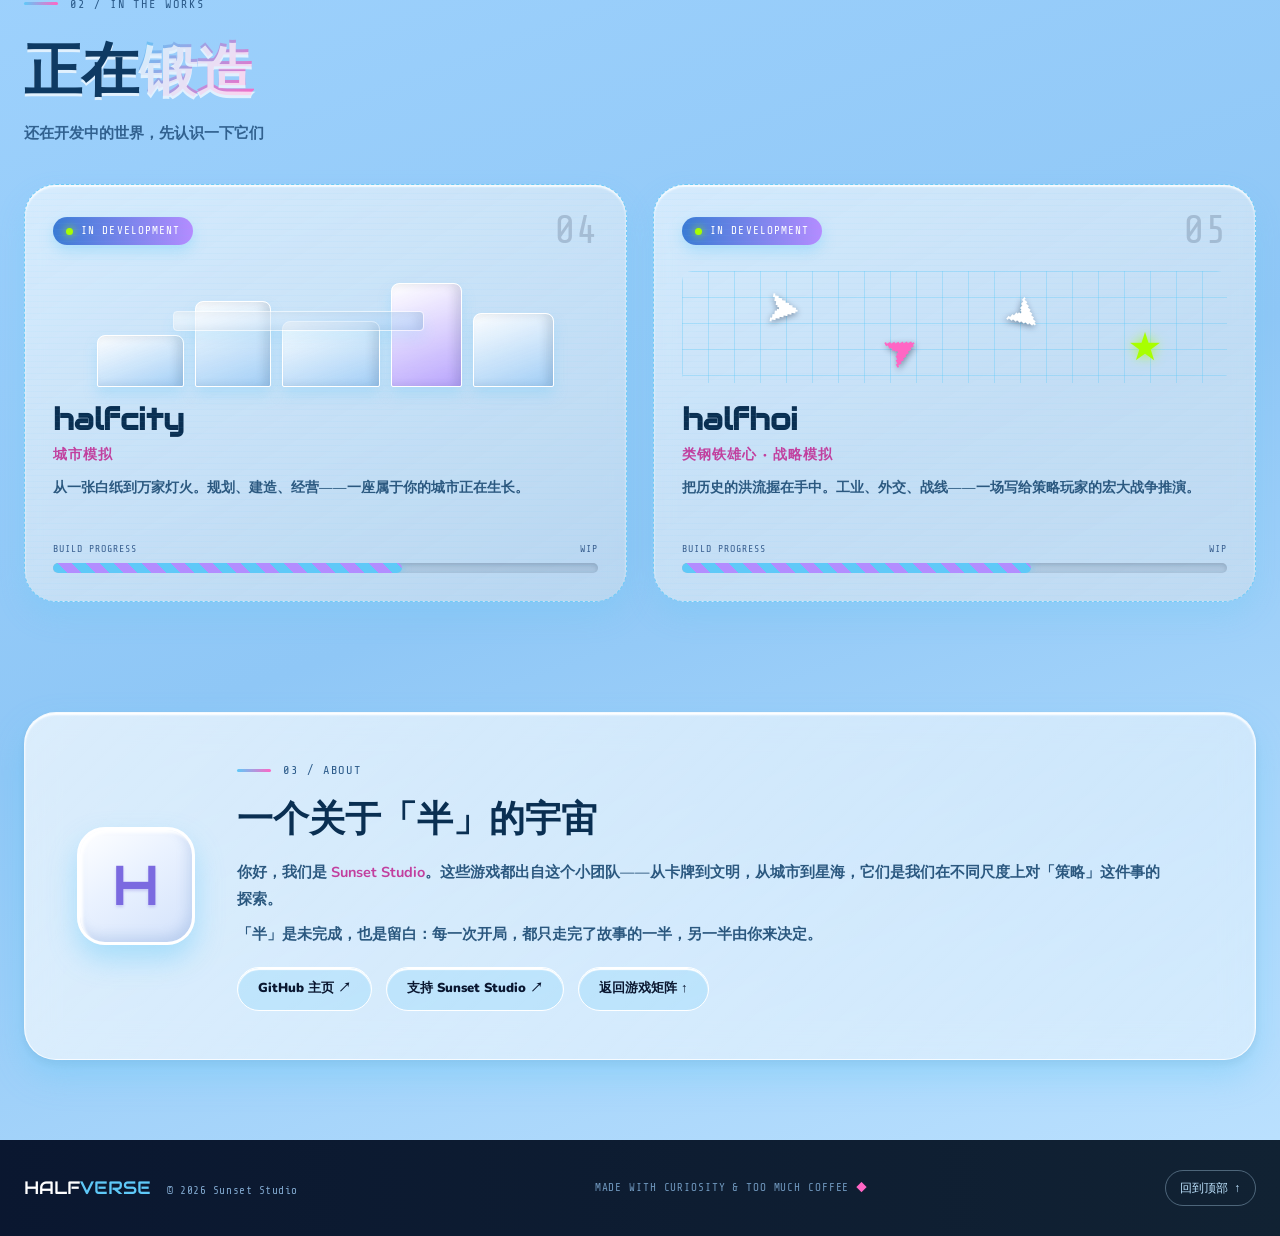
==== commit 5559fda2: "feat: rebrand to Sunset Studio / 一半宇宙, add support link, fix emblem & cursor" ====
--- a/index.html
+++ b/index.html
@@ -3,9 +3,9 @@
 <head>
 <meta charset="UTF-8">
 <meta name="viewport" content="width=device-width, initial-scale=1.0">
-<meta name="description" content="半字宇宙 HALFVERSE — 由 muyibuyiya 制作的游戏矩阵。开GO包、半壁江山、半影群星现已上线，halfcity、halfhoi 开发中。">
+<meta name="description" content="一半宇宙 HALFVERSE — 由 Sunset Studio 制作的游戏矩阵。开GO包、半壁江山、半影群星现已上线，halfcity、halfhoi 开发中。">
 <meta name="theme-color" content="#a3d5ff">
-<title>HALFVERSE · 半字宇宙 — 游戏矩阵</title>
+<title>HALFVERSE · 一半宇宙 — 游戏矩阵</title>
 <link rel="preconnect" href="https://fonts.googleapis.com">
 <link rel="preconnect" href="https://fonts.gstatic.com" crossorigin>
 <link href="https://fonts.googleapis.com/css2?family=Audiowide&family=Chakra+Petch:wght@500;600;700&family=Nunito:wght@400;600;700;800;900&family=Share+Tech+Mono&display=swap" rel="stylesheet">
@@ -40,7 +40,7 @@
     <span class="logo-mark" aria-hidden="true">
       <span class="logo-glyph">H</span>
     </span>
-    <span class="logo-text">HALF<span class="logo-accent">VERSE</span><small>半字宇宙</small></span>
+    <span class="logo-text">HALF<span class="logo-accent">VERSE</span><small>一半宇宙</small></span>
   </a>
   <nav class="nav-links" aria-label="主导航">
     <a href="#games">游戏矩阵</a>
@@ -59,12 +59,12 @@
 
       <h1 class="hero-title">
         <span class="chrome-line" data-text="HALFVERSE">HALFVERSE</span>
-        <span class="hero-cn">半字宇宙 · 游戏矩阵</span>
+        <span class="hero-cn">一半宇宙 · 游戏矩阵</span>
       </h1>
 
       <p class="hero-desc">
         从牌桌到大陆，从城邦到星海。<br>
-        这里收录了 <strong>muyibuyiya</strong> 制作的每一场博弈——<br class="only-desktop">
+        这里收录了 <strong>Sunset Studio</strong> 制作的每一场博弈——<br class="only-desktop">
         挑一个世界，投进你的第一步。
       </p>
 
@@ -95,6 +95,11 @@
           <span class="btn-gloss"></span>
           <span class="btn-label">看看开发中</span>
         </a>
+        <a class="jelly-btn jelly-support" href="https://space.bilibili.com/351545906?spm_id_from=333.1007.0.0" target="_blank" rel="noopener noreferrer">
+          <span class="btn-gloss"></span>
+          <span class="btn-label">支持 Sunset Studio</span>
+          <span class="btn-arrow" aria-hidden="true">↗</span>
+        </a>
       </div>
     </div>
 
@@ -260,14 +265,15 @@
   <!-- 关于 -->
   <section class="about" id="about">
     <div class="about-glass">
-      <div class="about-emblem" aria-hidden="true">H<span>V</span></div>
+      <div class="about-emblem" aria-hidden="true">H</div>
       <div class="about-copy">
         <div class="section-kicker"><span class="kicker-line"></span> 03 / ABOUT</div>
         <h2 class="about-title">一个关于「半」的宇宙</h2>
-        <p>你好，我是 <strong>muyibuyiya</strong>。这些游戏都出自一人之手——从卡牌到文明，从城市到星海，它们是我在不同尺度上对「策略」这件事的探索。</p>
+        <p>你好，我们是 <strong>Sunset Studio</strong>。这些游戏都出自这个小团队——从卡牌到文明，从城市到星海，它们是我们在不同尺度上对「策略」这件事的探索。</p>
         <p>「半」是未完成，也是留白：每一次开局，都只走完了故事的一半，另一半由你来决定。</p>
         <div class="about-links">
           <a href="https://github.com/muyibuyiya" target="_blank" rel="noopener noreferrer">GitHub 主页 <span aria-hidden="true">↗</span></a>
+          <a href="https://space.bilibili.com/351545906?spm_id_from=333.1007.0.0" target="_blank" rel="noopener noreferrer">支持 Sunset Studio <span aria-hidden="true">↗</span></a>
           <a href="#games">返回游戏矩阵 <span aria-hidden="true">↑</span></a>
         </div>
       </div>
@@ -279,7 +285,7 @@
 <!-- 页脚 -->
 <footer class="footer">
   <div class="footer-inner">
-    <div class="footer-brand">HALF<span>VERSE</span> <small>© 2026 muyibuyiya</small></div>
+    <div class="footer-brand">HALF<span>VERSE</span> <small>© 2026 Sunset Studio</small></div>
     <div class="footer-note">MADE WITH CURIOSITY &amp; TOO MUCH COFFEE <span class="footer-heart">◆</span></div>
     <a class="backtop" href="#top">回到顶部 ↑</a>
   </div>
--- a/styles.css
+++ b/styles.css
@@ -46,6 +46,12 @@
 img{max-width:100%;display:block;}
 ::selection{background:var(--magenta);color:#fff;}
 
+/* 光标：非交互区域统一箭头，避免整页出现 I 形文本输入光标（靠继承传递，按钮内部文字仍为手型） */
+html,body{cursor:default;}
+a,button,[role="button"],a *,button *{cursor:pointer;}
+input,textarea,[contenteditable="true"]{cursor:text;}
+/* 仅改变光标形态，不影响文本选中与复制 */
+
 /* ---------- 背景层 ---------- */
 .backdrop{position:fixed;inset:0;z-index:0;pointer-events:none;overflow:hidden;}
 .grid-floor{
@@ -160,7 +166,11 @@
 .jelly-primary{color:#0a2540;background:linear-gradient(135deg,#8ce0ff,#5fc9f8 45%,#9d7bff);border:1px solid rgba(255,255,255,.9);box-shadow:inset 0 -4px 8px rgba(10,23,48,.15),inset 0 3px 3px rgba(255,255,255,.9),0 12px 26px rgba(95,201,248,.5);}
 .jelly-primary:hover{box-shadow:inset 0 -4px 8px rgba(10,23,48,.15),inset 0 3px 3px rgba(255,255,255,.9),0 18px 36px rgba(95,201,248,.65);}
 .jelly-ghost{color:#0e3a63;background:rgba(255,255,255,.55);border:1px solid #fff;backdrop-filter:blur(10px);box-shadow:inset 0 2px 2px #fff,0 10px 22px rgba(95,201,248,.3);}
+.jelly-support{color:#a3227e;background:linear-gradient(135deg,rgba(255,255,255,.7),rgba(255,102,196,.22));border:1px solid #fff;backdrop-filter:blur(10px);box-shadow:inset 0 2px 2px #fff,0 10px 22px rgba(255,102,196,.3);}
+.jelly-support .btn-label{text-shadow:0 1px 0 rgba(255,255,255,.8);}
+.jelly-support:hover{box-shadow:inset 0 2px 2px #fff,0 16px 30px rgba(255,102,196,.45);}
 .btn-arrow{font-size:18px;transition:transform .3s var(--spring);}
+.jelly-support:hover .btn-arrow{transform:translate(3px,-3px);}
 .jelly-primary:hover .btn-arrow{transform:translateX(5px);}
 
 /* HERO 徽章装置 */
@@ -307,12 +317,14 @@
   background:linear-gradient(135deg,rgba(255,255,255,.68),rgba(255,255,255,.4));
   border:1.5px solid var(--glass-line);box-shadow:var(--glass-shadow),inset 0 2px 2px #fff;backdrop-filter:blur(16px);
 }
-.about-emblem{width:120px;height:120px;border-radius:50%;display:grid;place-items:center;font-family:var(--font-display);font-size:44px;
-  background:radial-gradient(circle at 34% 28%,#fff,#d7e8fb 34%,#9dc8f2 72%,#6d9fd6);
-  box-shadow:inset 6px 8px 16px rgba(255,255,255,.9),inset -10px -12px 22px rgba(10,23,48,.28),0 16px 30px rgba(95,201,248,.45);
-  border:3px solid #fff;color:transparent;background-clip:padding-box;
-}
-.about-emblem{color:#0e3a63;}
+.about-emblem{width:118px;height:118px;border-radius:28px;display:grid;place-items:center;font-family:var(--font-display);font-size:56px;
+  background:linear-gradient(145deg,#ffffff 0%,#eaf2ff 42%,#d3e2fb 100%);
+  box-shadow:inset 3px 3px 3px rgba(255,255,255,.95),inset -4px -6px 12px rgba(95,137,200,.22),0 14px 28px rgba(95,201,248,.42);
+  border:3px solid #fff;
+  color:#7b6ae0;
+  text-shadow:0 2px 3px rgba(123,106,224,.28);
+  flex-shrink:0;
+}
 .about-emblem span{font-size:30px;color:#c23f9e;}
 .about-title{font-family:var(--font-display);font-size:clamp(24px,3.2vw,36px);color:#0a2f52;margin:12px 0 14px;}
 .about-copy p{font-size:14.5px;font-weight:600;color:#2b587f;line-height:1.85;margin-bottom:8px;}
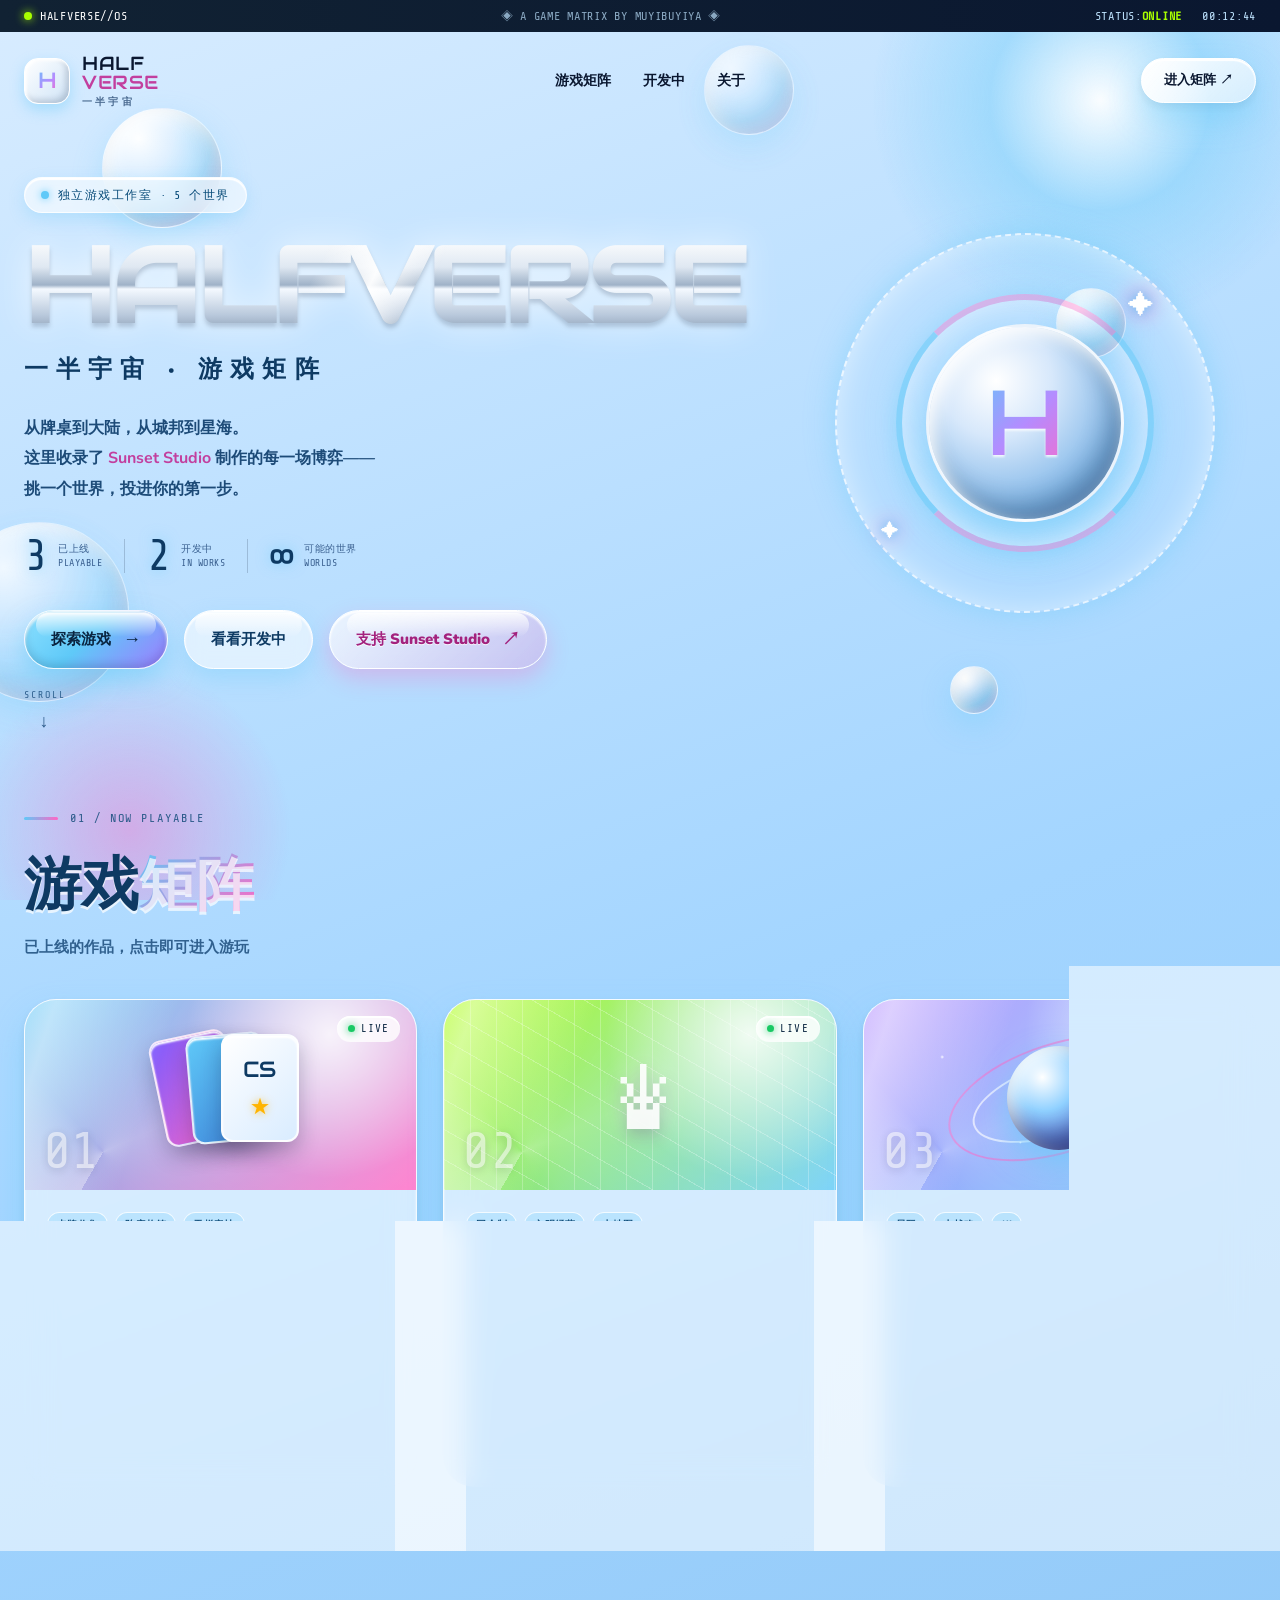
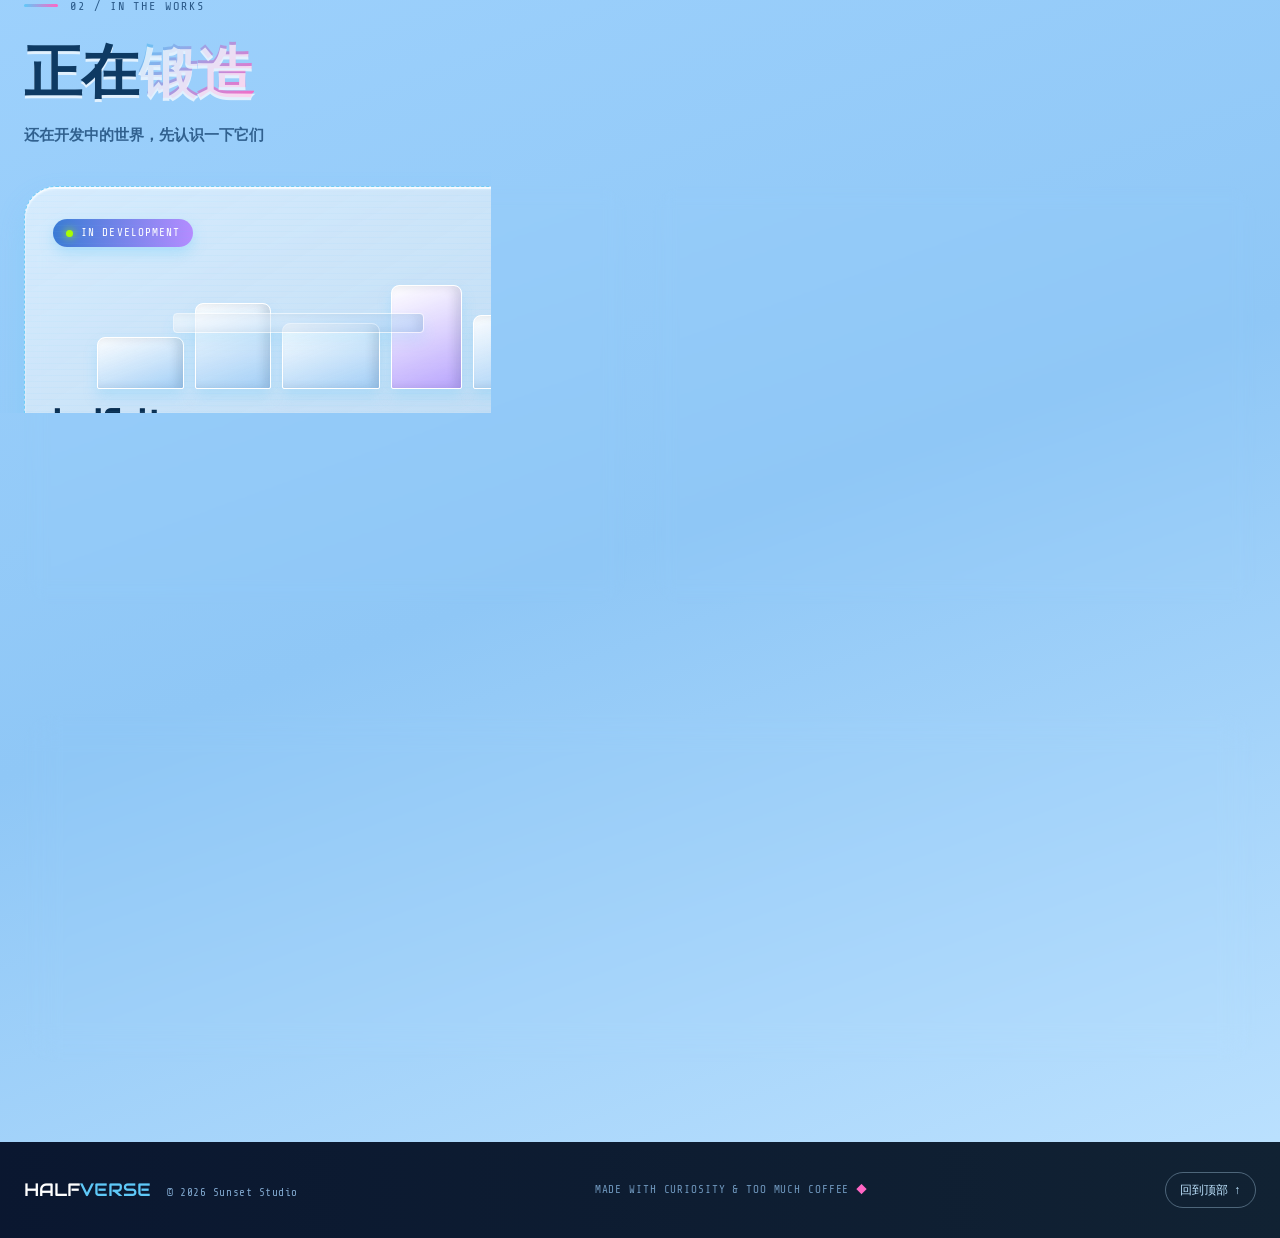
==== commit 0c2dea7c: "feat: add game detail pages with real screenshots, intros and changelogs" ====
--- a/index.html
+++ b/index.html
@@ -130,7 +130,8 @@
     <div class="game-grid">
 
       <!-- 开GO包 -->
-      <article class="game-card" style="--card-a:#5fc9f8; --card-b:#ff66c4;">
+      <article class="game-card clickable" data-detail="cscards" style="--card-a:#5fc9f8; --card-b:#ff66c4;">
+        <span class="detail-hint">查看详情 ↗</span>
         <div class="card-visual visual-cards" aria-hidden="true">
           <div class="viz-card viz-card-back"></div>
           <div class="viz-card viz-card-mid"></div>
@@ -149,15 +150,19 @@
           <p class="card-desc">CS 主题卡牌开包组队。开出选手与教练卡，编成 5+1 首发阵容，靠位置覆盖与默契拉满战力。天梯、Major、换卡、好友对战，把对电竞的热爱装进卡组。</p>
           <div class="card-foot">
             <span class="card-domain">cscards.cn</span>
-            <a class="play-btn" href="https://cscards.cn" target="_blank" rel="noopener noreferrer">
-              进入游玩 <span aria-hidden="true">↗</span>
-            </a>
+            <span class="card-actions">
+              <a class="detail-btn" href="game.html?g=cscards">详情</a>
+              <a class="play-btn" href="https://cscards.cn" target="_blank" rel="noopener noreferrer">
+                进入游玩 <span aria-hidden="true">↗</span>
+              </a>
+            </span>
           </div>
         </div>
       </article>
 
       <!-- 半壁江山 -->
-      <article class="game-card" style="--card-a:#a8ff00; --card-b:#5fc9f8;">
+      <article class="game-card clickable" data-detail="halfciv" style="--card-a:#a8ff00; --card-b:#5fc9f8;">
+        <span class="detail-hint">查看详情 ↗</span>
         <div class="card-visual visual-civ" aria-hidden="true">
           <div class="viz-hex-grid"></div>
           <div class="viz-crown">♛</div>
@@ -172,15 +177,19 @@
           <p class="card-desc">24 个文明、7 种世界，从一座城起步。科技、文化、宗教、统治、外交、分数——六条胜利路线任你谋划。Civ5 / Civ6 双规则模式，一局就是一部文明史诗。</p>
           <div class="card-foot">
             <span class="card-domain">halfciv.online</span>
-            <a class="play-btn" href="https://halfciv.online" target="_blank" rel="noopener noreferrer">
-              进入游玩 <span aria-hidden="true">↗</span>
-            </a>
+            <span class="card-actions">
+              <a class="detail-btn" href="game.html?g=halfciv">详情</a>
+              <a class="play-btn" href="https://halfciv.online" target="_blank" rel="noopener noreferrer">
+                进入游玩 <span aria-hidden="true">↗</span>
+              </a>
+            </span>
           </div>
         </div>
       </article>
 
       <!-- 半影群星 -->
-      <article class="game-card" style="--card-a:#b48cff; --card-b:#5fc9f8;">
+      <article class="game-card clickable" data-detail="halfstar" style="--card-a:#b48cff; --card-b:#5fc9f8;">
+        <span class="detail-hint">查看详情 ↗</span>
         <div class="card-visual visual-stars" aria-hidden="true">
           <div class="viz-orbit orbit-1"></div>
           <div class="viz-orbit orbit-2"></div>
@@ -197,9 +206,12 @@
           <p class="card-desc">把「半」字宇宙从地表推向星海。以星际为舞台的大战略作品——银河的棋盘已经摆好，文明的下一篇章由你书写。</p>
           <div class="card-foot">
             <span class="card-domain">muyibuyiya.github.io/Halfstar</span>
-            <a class="play-btn" href="https://muyibuyiya.github.io/Halfstar/" target="_blank" rel="noopener noreferrer">
-              进入游玩 <span aria-hidden="true">↗</span>
-            </a>
+            <span class="card-actions">
+              <a class="detail-btn" href="game.html?g=halfstar">详情</a>
+              <a class="play-btn" href="https://muyibuyiya.github.io/Halfstar/" target="_blank" rel="noopener noreferrer">
+                进入游玩 <span aria-hidden="true">↗</span>
+              </a>
+            </span>
           </div>
         </div>
       </article>
@@ -217,7 +229,8 @@
 
     <div class="pipeline-grid">
 
-      <article class="wip-card">
+      <article class="wip-card clickable" data-detail="halfcity">
+        <a class="wip-link" href="game.html?g=halfcity" aria-label="查看 halfcity 详情">查看详情 ↗</a>
         <div class="wip-scanline" aria-hidden="true"></div>
         <div class="wip-top">
           <span class="wip-badge"><span class="wip-pulse"></span> IN DEVELOPMENT</span>
@@ -237,7 +250,8 @@
         </div>
       </article>
 
-      <article class="wip-card">
+      <article class="wip-card clickable" data-detail="halfhoi">
+        <a class="wip-link" href="game.html?g=halfhoi" aria-label="查看 halfhoi 详情">查看详情 ↗</a>
         <div class="wip-scanline" aria-hidden="true"></div>
         <div class="wip-top">
           <span class="wip-badge"><span class="wip-pulse"></span> IN DEVELOPMENT</span>
--- a/styles.css
+++ b/styles.css
@@ -346,14 +346,27 @@
 .backtop:hover{background:rgba(191,228,255,.12);}
 
 /* ---------- 入场动画 ---------- */
-.game-card,.wip-card,.about-glass{opacity:0;transform:translateY(30px);transition:opacity .7s var(--ease),transform .7s var(--ease);}
-.game-card.in,.wip-card.in,.about-glass.in{opacity:1;transform:translateY(0);}
+/* 默认可见；JS 成功挂载动画后才启用初始隐藏，避免脚本异常导致内容空白 */
+body.anim-ready .game-card,body.anim-ready .wip-card,body.anim-ready .about-glass{opacity:0;transform:translateY(30px);transition:opacity .7s var(--ease),transform .7s var(--ease);}
+body.anim-ready .game-card.in,body.anim-ready .wip-card.in,body.anim-ready .about-glass.in{opacity:1;transform:translateY(0);}
 .game-card.in:nth-child(2){transition-delay:.09s;}.game-card.in:nth-child(3){transition-delay:.18s;}
 .wip-card.in:nth-child(2){transition-delay:.1s;}
 
 /* ---------- 无障碍：减少动效 ---------- */
 @media(prefers-reduced-motion:reduce){
   *,*::before,*::after{animation-duration:.001ms!important;animation-iteration-count:1!important;transition-duration:.001ms!important;scroll-behavior:auto!important;}
-  .game-card,.wip-card,.about-glass{opacity:1;transform:none;}
+  body.anim-ready .game-card,body.anim-ready .wip-card,body.anim-ready .about-glass{opacity:1;transform:none;}
 }
 :focus-visible{outline:3px solid var(--magenta);outline-offset:3px;border-radius:6px;}
+
+/* ---------- 卡片可点击提示（详情页入口） ---------- */
+.game-card.clickable,.wip-card.clickable{cursor:pointer;}
+.detail-hint{position:absolute;right:0;top:0;z-index:6;font-family:var(--font-mono);font-size:10px;font-weight:700;letter-spacing:.04em;color:#fff;background:linear-gradient(135deg,var(--cyan),var(--magenta));padding:7px 13px;border-radius:0 var(--r-lg) 0 14px;box-shadow:0 4px 12px rgba(255,102,196,.35);opacity:0;transform:translateY(-6px);transition:opacity .3s var(--ease),transform .3s var(--ease);pointer-events:none;}
+.game-card.clickable:hover .detail-hint,.game-card.clickable:focus-within .detail-hint{opacity:1;transform:translateY(0);}
+.card-actions{display:flex;align-items:center;gap:8px;flex-shrink:0;}
+.detail-btn{font-weight:900;font-size:12px;padding:10px 14px;border-radius:var(--r-pill);color:#0e3a63;background:rgba(255,255,255,.7);border:1px solid #fff;box-shadow:inset 0 2px 1px #fff,0 6px 14px rgba(95,201,248,.25);transition:transform .35s var(--spring),background .25s;}
+.detail-btn:hover{transform:translateY(-3px);background:#fff;}
+.wip-link{position:absolute;right:18px;bottom:20px;z-index:5;font-family:var(--font-mono);font-size:11px;font-weight:700;color:#7b3fc0;background:rgba(255,255,255,.85);padding:7px 13px;border-radius:var(--r-pill);border:1px solid #fff;box-shadow:0 6px 14px rgba(95,201,248,.25);transition:transform .35s var(--spring),background .25s;}
+.wip-link:hover{transform:translateY(-3px);background:#fff;}
+.wip-card .progress-wrap{padding-right:96px;}
+@media(max-width:640px){.wip-card .progress-wrap{padding-right:0;}.wip-link{position:static;display:inline-block;margin-top:14px;}}
